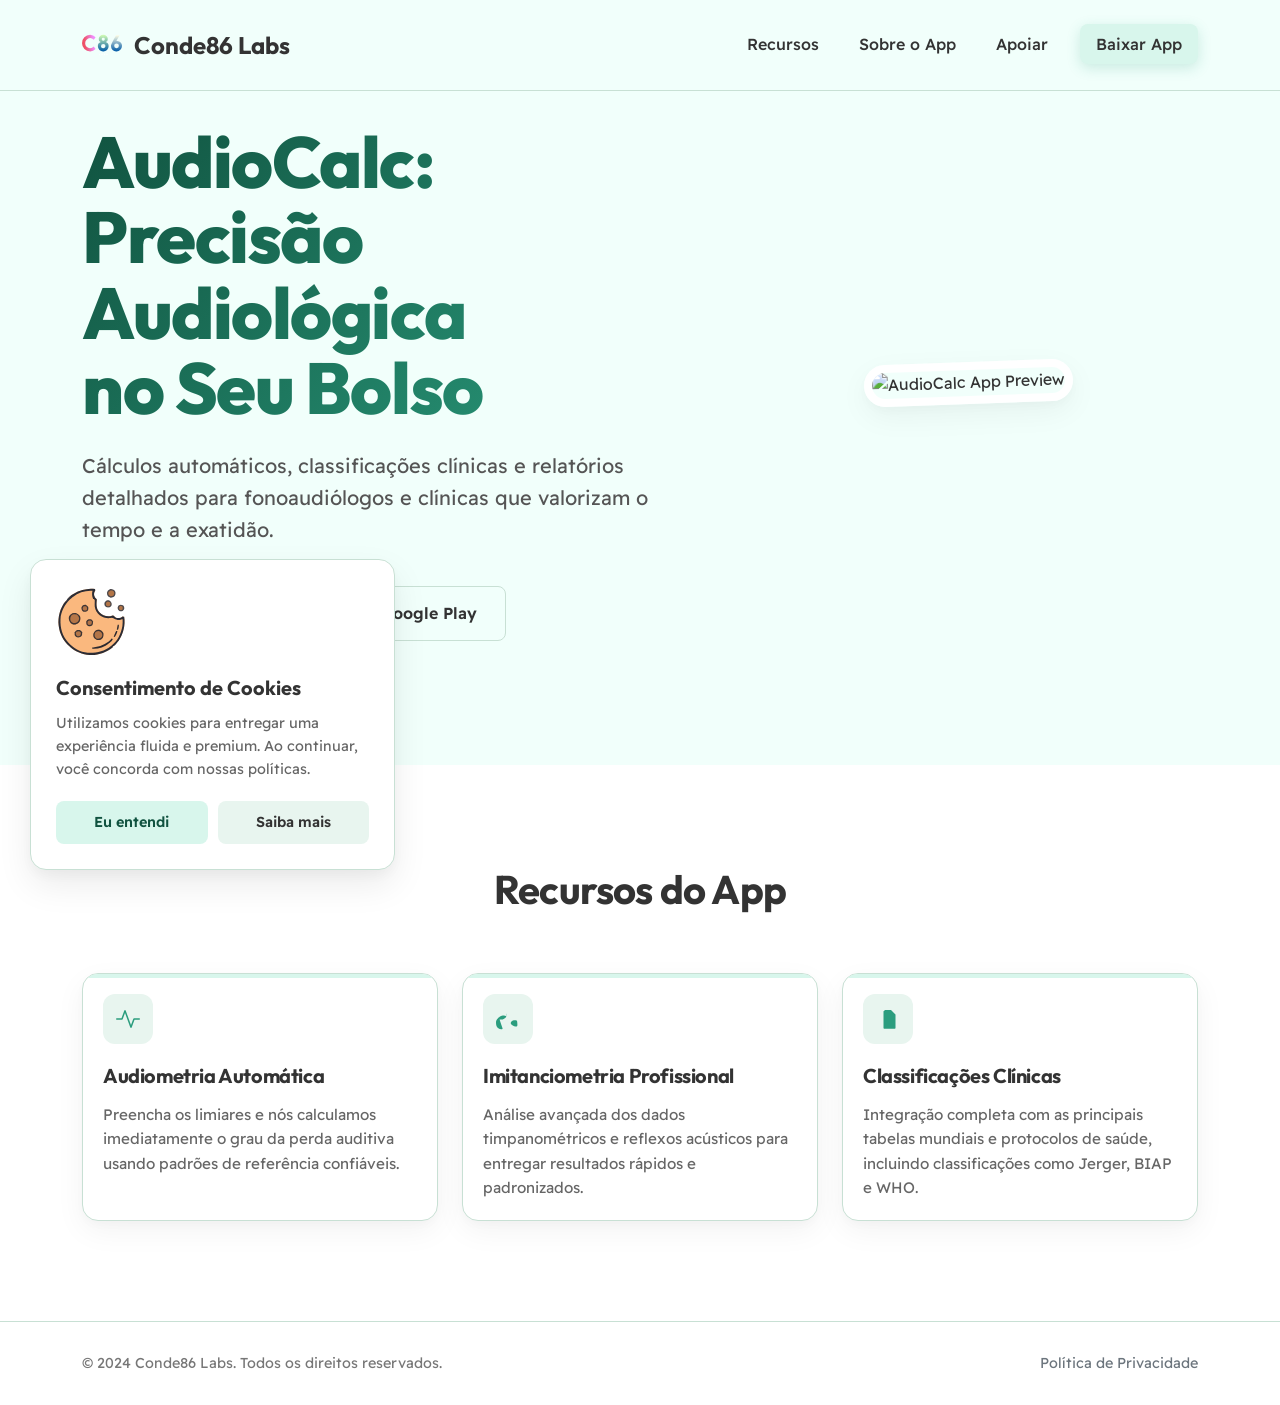
==== audiocalc/index.html @ 3219f156 "feat(arch): migration to developer portfolio hub with audiocalc as sub-project" ====
<!DOCTYPE html>
<html lang="pt-BR">
<head>
  <script async src="https://www.googletagmanager.com/gtag/js?id=G-15P422RWVJ"></script>
  <script>
    window.dataLayer = window.dataLayer || [];
    function gtag() { dataLayer.push(arguments); }
    gtag('js', new Date());
    gtag('config', 'G-15P422RWVJ');
  </script>
  <base href="https://conde86projects.github.io/conde86labs.github.io/">
  <meta charset="UTF-8">
  <meta name="viewport" content="width=device-width, initial-scale=1.0">
  <meta name="description" content="AudioCalc - Precisão Audiológica no Seu Bolso. Extensão e Aplicativo Premium para fonoaudiólogos e profissionais da audição.">
  <title>AudioCalc | Conde86 Labs</title>
  <link rel="icon" href="images/40x40.svg" type="image/svg+xml" sizes="40x40">
  <link href="https://cdn.jsdelivr.net/npm/bootstrap@5.3.0-alpha1/dist/css/bootstrap.min.css" rel="stylesheet">
  <link rel="stylesheet" href="css/style.css?v=2.0">
</head>

<body>
  <nav class="navbar navbar-expand-lg fixed-top">
    <div class="container">
      <!-- Links back to the Hub Developer Portfolio -->
      <a class="navbar-brand" href="index.html">
        <img src="images/40x40.svg" alt="Conde86 Labs Logo"> Conde86 Labs
      </a>
      <button class="navbar-toggler" type="button" data-bs-toggle="collapse" data-bs-target="#navbarNav">
        <span class="navbar-toggler-icon"></span>
      </button>
      <div class="collapse navbar-collapse" id="navbarNav">
        <ul class="navbar-nav ms-auto gap-2">
          <li class="nav-item"><a class="nav-link" href="audiocalc/index.html#recursos">Recursos</a></li>
          <li class="nav-item"><a class="nav-link" href="audiocalc/sobre.html">Sobre o App</a></li>
          <li class="nav-item"><a class="nav-link" href="audiocalc/apoie.html">Apoiar</a></li>
          <li class="nav-item">
            <a class="nav-link btn btn-primary-mint ms-lg-2 px-3" href="audiocalc/index.html#instalar">Baixar App</a>
          </li>
        </ul>
      </div>
    </div>
  </nav>

  <header class="hero-section">
    <div class="container">
      <div class="row align-items-center">
        <div class="col-lg-7 hero-content mb-5 mb-lg-0">
          <h1 class="hero-title">AudioCalc:<br>Precisão Audiológica<br>no Seu Bolso</h1>
          <p class="hero-subtitle">
            Cálculos automáticos, classificações clínicas e relatórios detalhados para fonoaudiólogos e clínicas que valorizam o tempo e a exatidão.
          </p>
          <div class="hero-ctas" id="instalar">
            <a href="https://chromewebstore.google.com/detail/audiocalc/aeclhbocgjccdomopakhgdgcbfommdch" class="btn-premium btn-primary-mint" target="_blank">
              <svg xmlns="http://www.w3.org/2000/svg" width="20" height="20" fill="currentColor" class="bi bi-chrome" viewBox="0 0 16 16">
                <path d="M12.915 6.023a6 6 0 1 0-8.86 6.31h.001c.21.366.452.71.722 1.025a7.002 7.002 0 0 1-2.903-12.2A7.001 7.001 0 0 1 12.915 6.023zM8 3.5a4.5 4.5 0 0 1 2.923 7.915L7.756 5.86h5.11a5.98 5.98 0 0 0-4.866-2.36z"></path>
                <path d="m8.647 11.231 1.96-5.4A4.5 4.5 0 0 0 3.5 8a4.5 4.5 0 0 0 4.14 4.484zM4.686 9.422h5.5l-2.074 3.593A5.983 5.983 0 0 1 2.213 9.42z"></path>
              </svg>
              Extensão Chrome
            </a>
            <a href="#" class="btn-premium btn-outline-mint">
              <svg xmlns="http://www.w3.org/2000/svg" width="20" height="20" fill="currentColor" class="bi bi-google-play" viewBox="0 0 16 16">
                <path d="M14.222 9.374c1.037-.61 1.037-2.137 0-2.748L11.528 5.04 8.32 8l3.207 2.96 2.694-1.586Zm-3.595 2.116L7.583 8.68 1.03 14.73c.201.102.428.144.653.116l8.944-3.356Zm-3.044-3.41L1.03 1.27c-.225-.028-.452.014-.653.116L7.583 7.32l2.004-.84-2.004-3.41Z"/>
                <path d="M1.03 1.27A1.5 1.5 0 0 0 0 2.5v11a1.5 1.5 0 0 0 1.03 1.23L7.583 8l-6.553-6.73Z"/>
              </svg>
              Google Play
            </a>
          </div>
        </div>
        <div class="col-lg-5 hero-image-wrapper">
          <div class="px-3" style="width:100%; max-width: 350px;">
             <img src="https://placehold.co/400x800/d8f6ec/2b9d7e?text=Mockup+App" alt="AudioCalc App Preview" class="hero-graphic w-100">
          </div>
        </div>
      </div>
    </div>
  </header>

  <section id="recursos" class="features-section">
    <div class="container">
      <h2 class="section-title">Recursos do App</h2>
      <div class="row g-4">
        <div class="col-md-4">
          <div class="premium-card">
            <div class="icon-wrapper">
              <svg xmlns="http://www.w3.org/2000/svg" width="24" height="24" fill="currentColor" class="bi bi-activity" viewBox="0 0 16 16">
                <path fill-rule="evenodd" d="M6 2a.5.5 0 0 1 .47.33L10 12.036l1.53-4.208A.5.5 0 0 1 12 7.5h3.5a.5.5 0 0 1 0 1h-3.15l-1.88 5.17a.5.5 0 0 1-.94 0L6 3.964 4.47 8.171A.5.5 0 0 1 4 8.5H.5a.5.5 0 0 1 0-1h3.15l1.88-5.17A.5.5 0 0 1 6 2Z"/>
              </svg>
            </div>
            <h3 class="card-title">Audiometria Automática</h3>
            <p>Preencha os limiares e nós calculamos imediatamente o grau da perda auditiva usando padrões de referência confiáveis.</p>
          </div>
        </div>
        <div class="col-md-4">
          <div class="premium-card">
            <div class="icon-wrapper">
              <svg xmlns="http://www.w3.org/2000/svg" width="24" height="24" fill="currentColor" class="bi bi-earbuds" viewBox="0 0 16 16">
                <path fill-rule="evenodd" d="M6.825 4.138c.596 2.141-.36 3.593-2.389 4.117a4.432 4.432 0 0 1-2.018.054c-.048-.01.9 2.778 1.522 4.61l.41 1.205a.52.52 0 0 1-.436.678c-.761.116-1.734-.143-2.618-.848C.345 13.14 0 11.83 0 10.297c0-2.541 2.825-4.212 4.542-4.57.872-.181 1.637-.038 2.283.411zM14 9.172c-.87-.315-1.85-.353-2.665-.121-.497.142-.897.408-1.155.717-.282.338-.383.71-.345 1.054.038.344.206.66.452.923.245.264.555.485.875.666.64.364 1.344.57 1.838.64.495.07.838-.027 1.002-.19.163-.162.24-.436.257-.802.016-.365-.018-.803-.046-1.282A8.677 8.677 0 0 0 14 9.172z"/>
              </svg>
            </div>
            <h3 class="card-title">Imitanciometria Profissional</h3>
            <p>Análise avançada dos dados timpanométricos e reflexos acústicos para entregar resultados rápidos e padronizados.</p>
          </div>
        </div>
        <div class="col-md-4">
          <div class="premium-card">
            <div class="icon-wrapper">
              <svg xmlns="http://www.w3.org/2000/svg" width="24" height="24" fill="currentColor" class="bi bi-file-earmark-medical" viewBox="0 0 16 16">
                <path d="M7.5 5.5a.5.5 0 0 0-1 0v.634l-.549-.317a.5.5 0 1 0-.5.866L6 7l-.549.317a.5.5 0 1 0 .5.866l.549-.317V8.5a.5.5 0 1 0 1 0v-.634l.549.317a.5.5 0 1 0 .5-.866L8 7l.549-.317a.5.5 0 1 0-.5-.866l-.549.317V5.5zm-2-3a.5.5 0 0 0-.5.5v11a.5.5 0 0 0 .5.5h7a.5.5 0 0 0 .5-.5v-9l-3-3h-4z"/>
              </svg>
            </div>
            <h3 class="card-title">Classificações Clínicas</h3>
            <p>Integração completa com as principais tabelas mundiais e protocolos de saúde, incluindo classificações como Jerger, BIAP e WHO.</p>
          </div>
        </div>
      </div>
    </div>
  </section>

  <div class="wrapper">
    <div class="content">
      <img src="images/cookie.svg" alt="Cookie Image">
      <header>Consentimento de Cookies</header>
      <p>Utilizamos cookies para entregar uma experiência fluida e premium. Ao continuar, você concorda com nossas políticas.</p>
      <div class="buttons">
        <button class="item" id="accept-cookies">Eu entendi</button>
        <a href="audiocalc/politica-de-privacidade.html" class="item text-center">Saiba mais</a>
      </div>
    </div>
  </div>

  <footer>
    <div class="container d-flex flex-column flex-md-row justify-content-between align-items-center">
      <p class="mb-2 mb-md-0">&copy; 2024 Conde86 Labs. Todos os direitos reservados.</p>
      <p class="mb-0"><a href="audiocalc/politica-de-privacidade.html" class="text-secondary text-decoration-none">Política de Privacidade</a></p>
    </div>
  </footer>

  <script src="https://cdn.jsdelivr.net/npm/bootstrap@5.3.0-alpha1/dist/js/bootstrap.bundle.min.js"></script>
  <script src="js/script.js?v=2.0" defer></script>
</body>
</html>
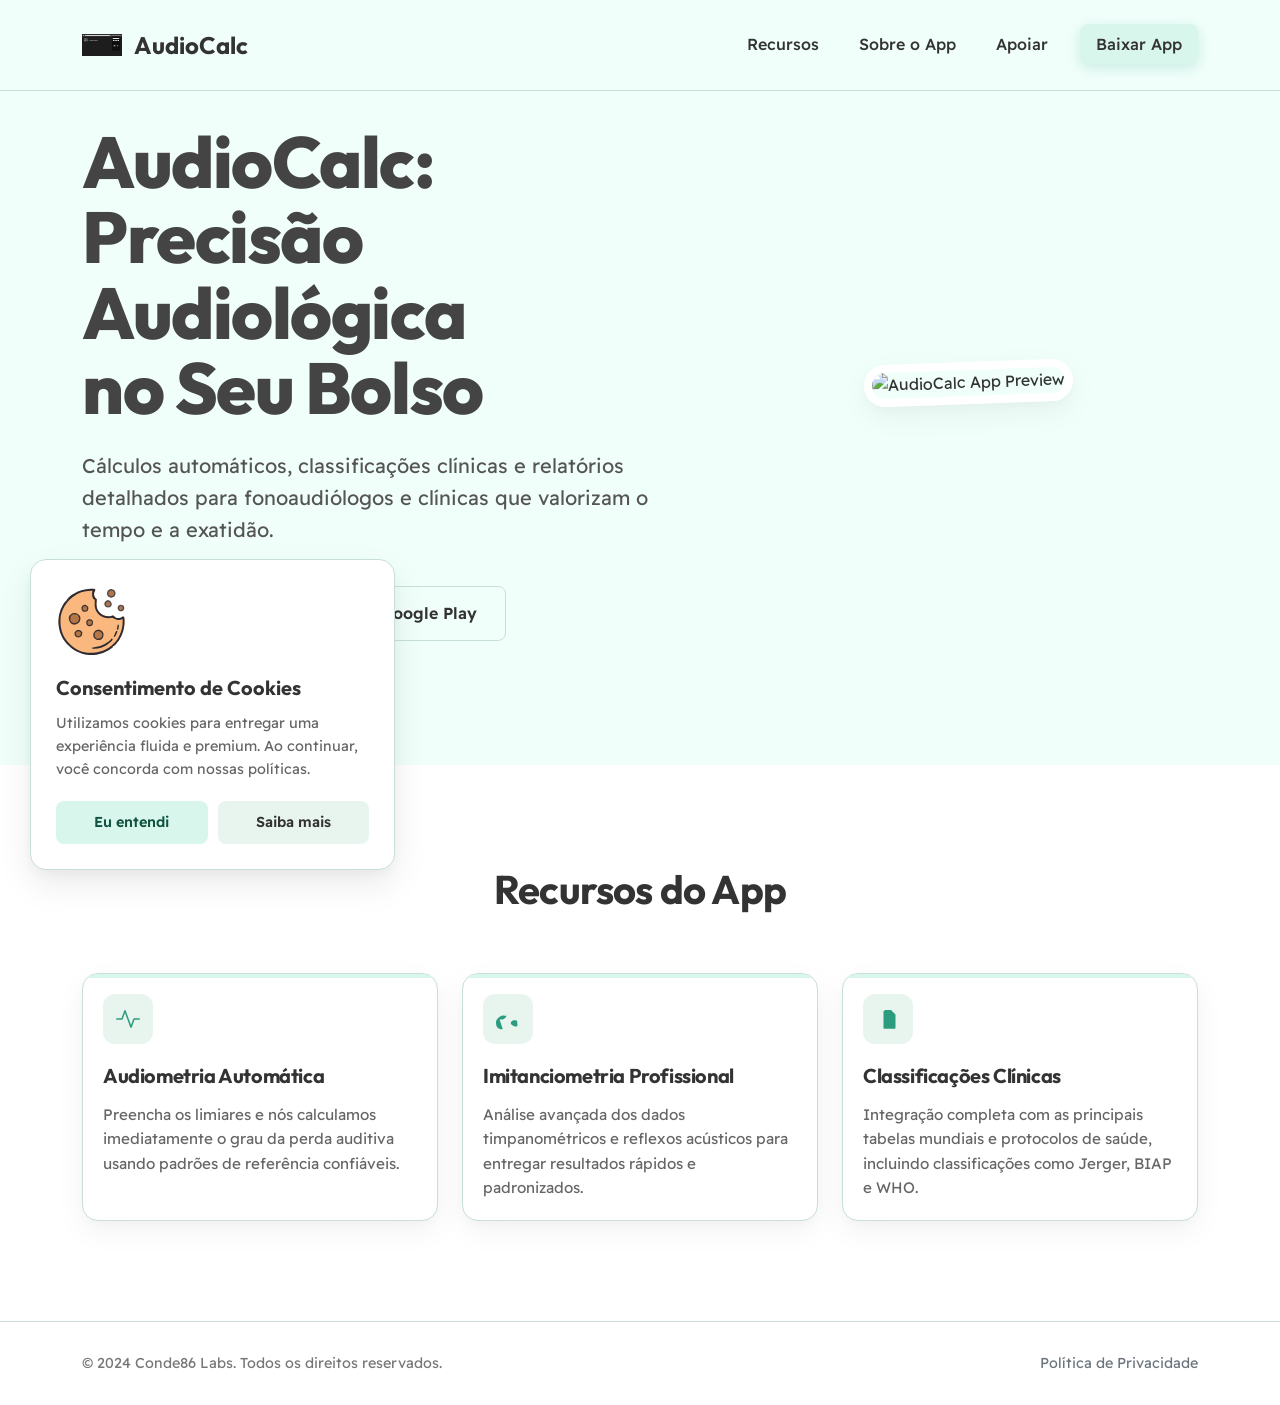
==== commit e4594052: "fix(ui): update Navbar branding strictly to AudioCalc and tone down main hero colors" ====
--- a/audiocalc/index.html
+++ b/audiocalc/index.html
@@ -22,8 +22,8 @@
   <nav class="navbar navbar-expand-lg fixed-top">
     <div class="container">
       <!-- Links back to the Hub Developer Portfolio -->
-      <a class="navbar-brand" href="index.html">
-        <img src="images/40x40.svg" alt="Conde86 Labs Logo"> Conde86 Labs
+      <a class="navbar-brand" href="audiocalc/index.html">
+        <img src="images/extensaocal.svg" alt="AudioCalc Logo" style="height: 40px; width: auto; max-width: 40px; object-fit: contain;"> AudioCalc
       </a>
       <button class="navbar-toggler" type="button" data-bs-toggle="collapse" data-bs-target="#navbarNav">
         <span class="navbar-toggler-icon"></span>
